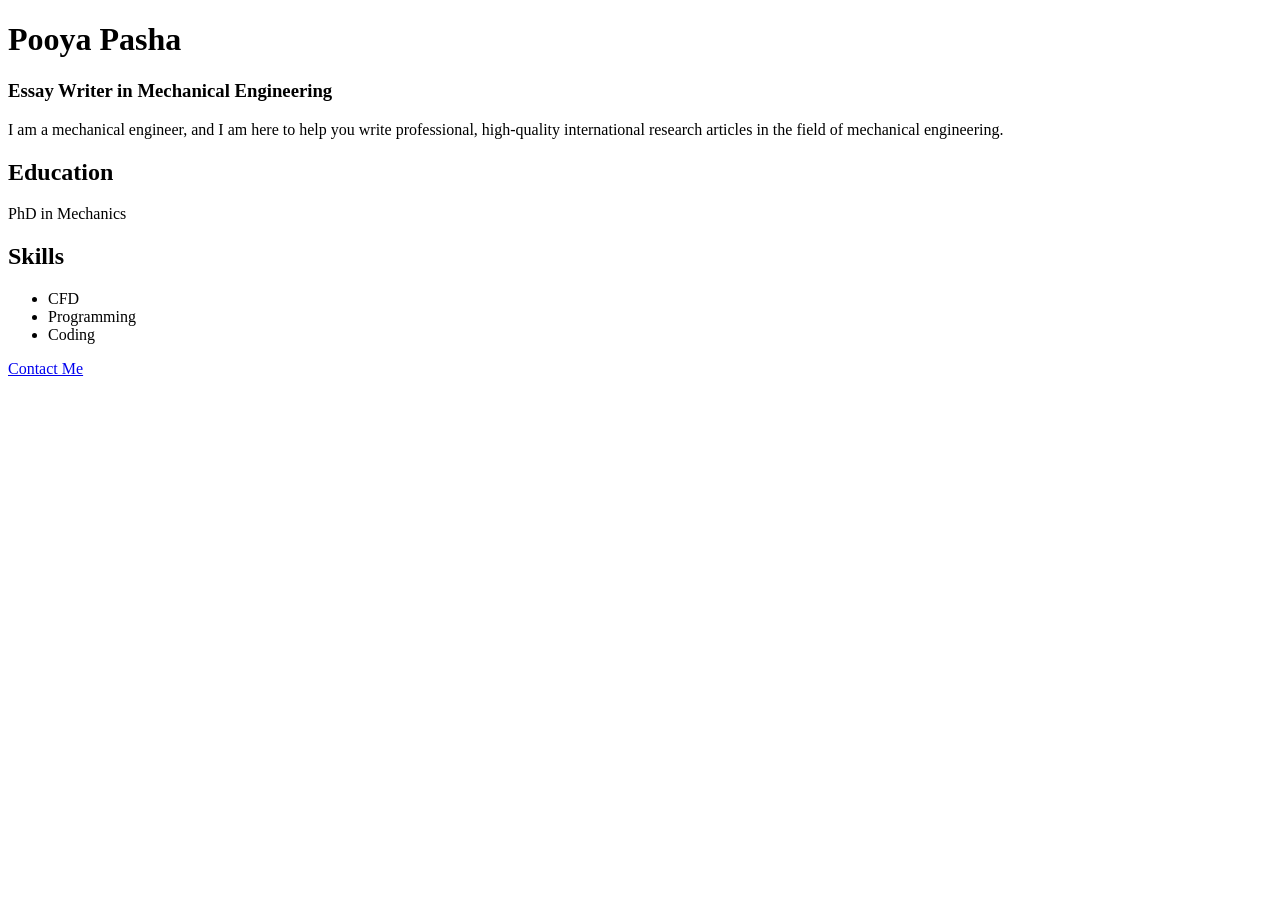
==== index.html @ 372d4c09 "Rename index.html.txt to index.html" ====
<!DOCTYPE html>
<html lang="en">
<head>
    <meta charset="UTF-8">
    <meta name="viewport" content="width=device-width, initial-scale=1.0">
    <title>Pooya Pasha | Portfolio</title>
    <link rel="stylesheet" href="style.css">
</head>
<body>

<div class="container">

    <h1>Pooya Pasha</h1>

    <h3>Essay Writer in Mechanical Engineering</h3>

    <p>
        I am a mechanical engineer, and I am here to help you write
        professional, high-quality international research articles
        in the field of mechanical engineering.
    </p>

    <h2>Education</h2>

    <p>PhD in Mechanics</p>

    <h2>Skills</h2>

    <ul>
        <li>CFD</li>
        <li>Programming</li>
        <li>Coding</li>
    </ul>

    <a href="mailto:Pasha.Pooya@yahoo.com" class="btn">
        Contact Me
    </a>

</div>

<script src="script.js"></script>

</body>
</html>
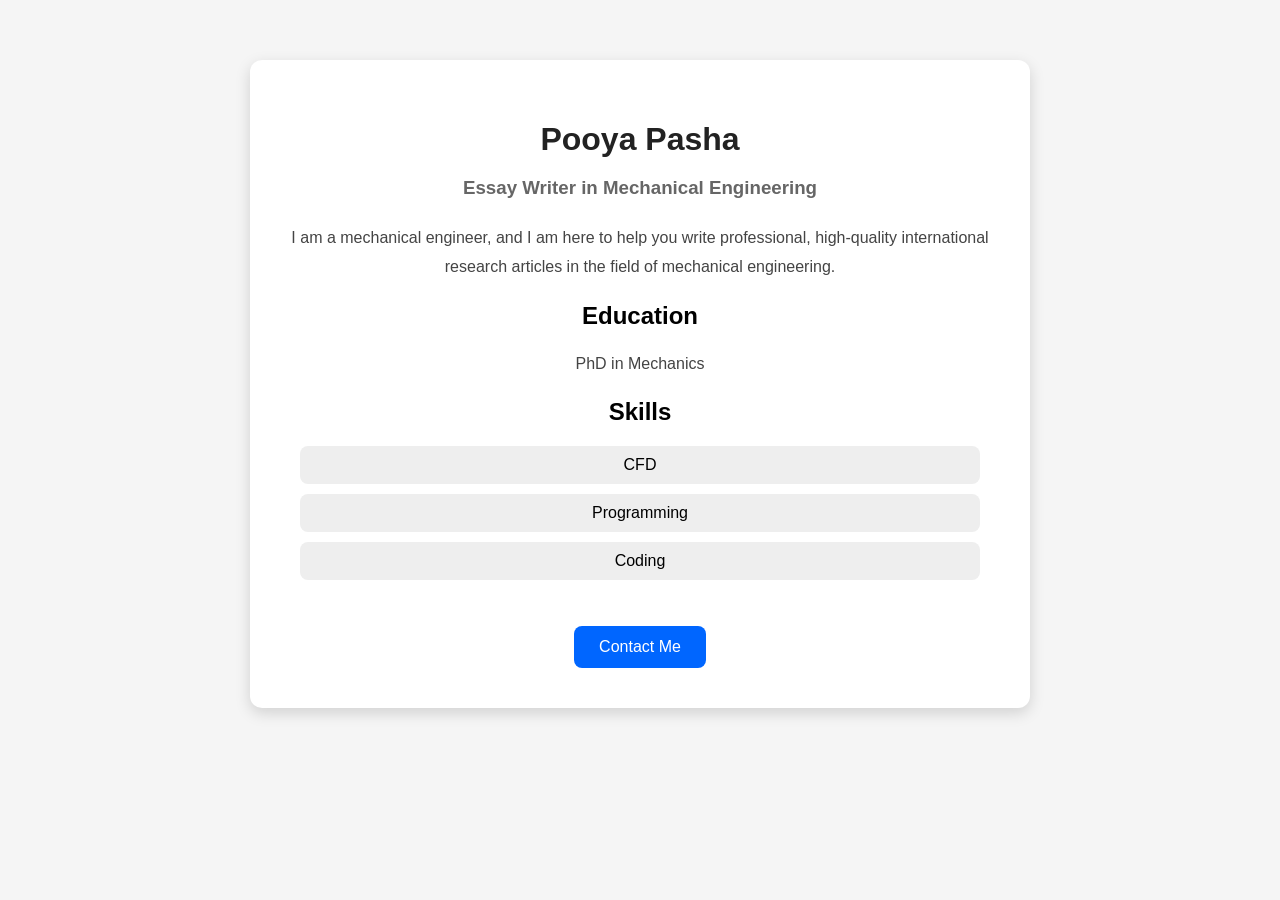
==== commit c9ab4bb4: "Update index.html" ====
--- a/index.html
+++ b/index.html
@@ -32,9 +32,9 @@
         <li>Coding</li>
     </ul>
 
-    <a href="mailto:Pasha.Pooya@yahoo.com" class="btn">
-        Contact Me
-    </a>
+    <a href="https://mail.google.com/mail/?view=cm&fs=1&to=Pasha.Pooya@yahoo.com" target="_blank" class="btn">
+    Contact Me
+</a>
 
 </div>
 
--- a/style.css
+++ b/style.css
@@ -0,0 +1,95 @@
+body{
+    margin:0;
+    padding:0;
+    background:#f5f5f5;
+    font-family:Arial, Helvetica, sans-serif;
+}
+
+.container{
+
+    width:80%;
+    max-width:700px;
+
+    background:white;
+
+    margin:60px auto;
+
+    padding:40px;
+
+    border-radius:12px;
+
+    box-shadow:0 5px 15px rgba(0,0,0,.15);
+
+    text-align:center;
+
+}
+
+h1{
+
+    color:#222;
+
+    margin-bottom:5px;
+
+}
+
+h3{
+
+    color:#666;
+
+    margin-bottom:25px;
+
+}
+
+p{
+
+    color:#444;
+
+    line-height:1.8;
+
+}
+
+ul{
+
+    list-style:none;
+
+    padding:0;
+
+}
+
+li{
+
+    background:#eeeeee;
+
+    margin:10px;
+
+    padding:10px;
+
+    border-radius:8px;
+
+}
+
+.btn{
+
+    display:inline-block;
+
+    margin-top:30px;
+
+    background:#0066ff;
+
+    color:white;
+
+    text-decoration:none;
+
+    padding:12px 25px;
+
+    border-radius:8px;
+
+    transition:.3s;
+
+}
+
+.btn:hover{
+
+    background:#004dcc;
+
+}
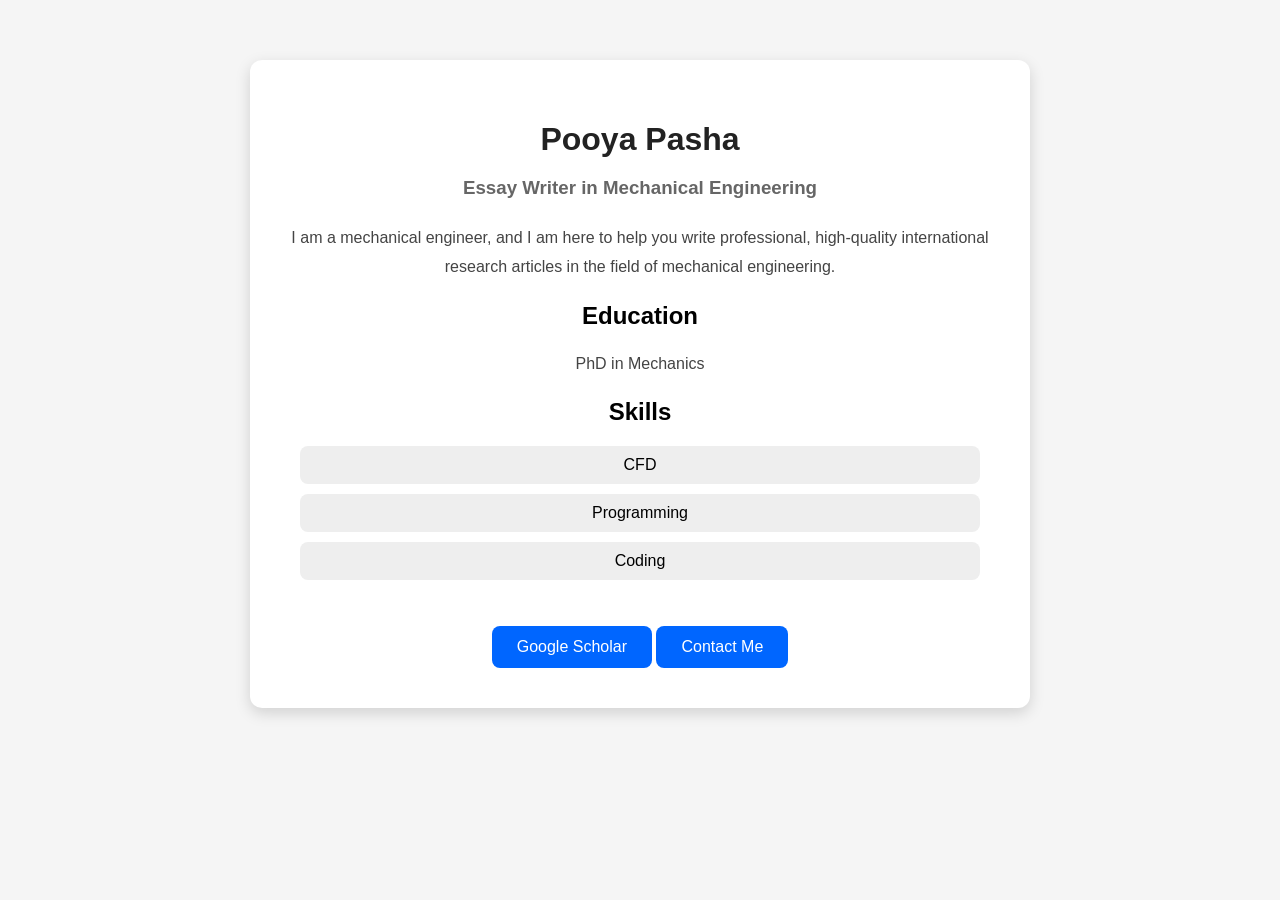
==== commit 7e5ba3e2: "Update index.html" ====
--- a/index.html
+++ b/index.html
@@ -31,7 +31,11 @@
         <li>Programming</li>
         <li>Coding</li>
     </ul>
-
+<a href="https://scholar.google.com/citations?user=NTIUmZQAAAAJ&hl=fa"
+   target="_blank"
+   class="btn">
+   Google Scholar
+</a>
     <a href="https://mail.google.com/mail/?view=cm&fs=1&to=Pasha.Pooya@yahoo.com" target="_blank" class="btn">
     Contact Me
 </a>
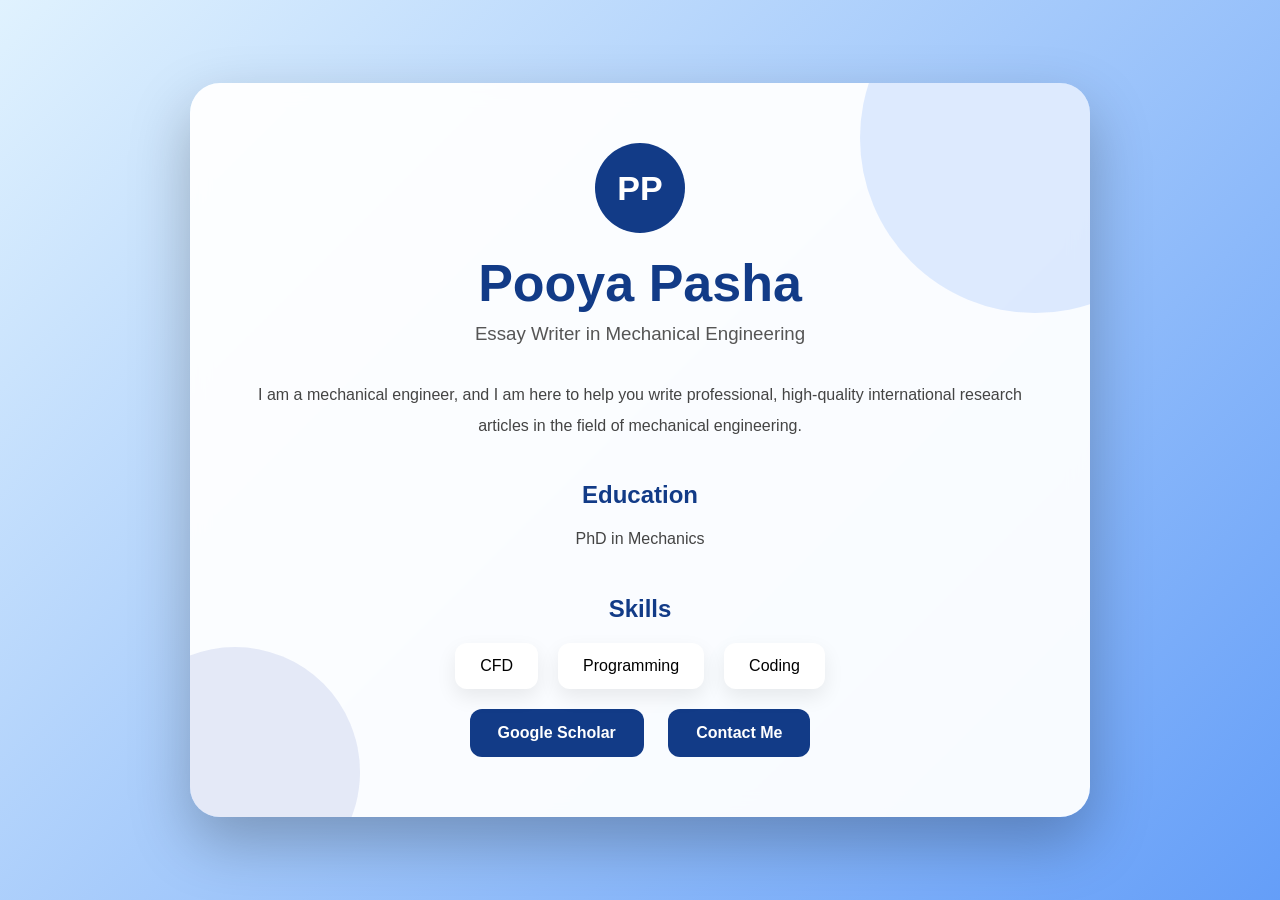
==== commit b1bea23a: "Update index.html" ====
--- a/index.html
+++ b/index.html
@@ -9,7 +9,9 @@
 <body>
 
 <div class="container">
-
+<div class="logo">
+PP
+</div>
     <h1>Pooya Pasha</h1>
 
     <h3>Essay Writer in Mechanical Engineering</h3>
--- a/style.css
+++ b/style.css
@@ -1,95 +1,281 @@
+*{
+margin:0;
+padding:0;
+box-sizing:border-box;
+}
+
 body{
-    margin:0;
-    padding:0;
-    background:#f5f5f5;
-    font-family:Arial, Helvetica, sans-serif;
+font-family:Segoe UI,Tahoma,Geneva,Verdana,sans-serif;
+background:linear-gradient(-45deg,#0f172a,#1e40af,#3b82f6,#e0f2fe);
+background-size:400% 400%;
+animation:gradient 15s ease infinite;
+min-height:100vh;
+display:flex;
+justify-content:center;
+align-items:center;
+padding:40px;
+}
+
+@keyframes gradient{
+
+0%{background-position:0% 50%;}
+
+50%{background-position:100% 50%;}
+
+100%{background-position:0% 50%;}
+
 }
 
 .container{
 
-    width:80%;
-    max-width:700px;
-
-    background:white;
-
-    margin:60px auto;
-
-    padding:40px;
-
-    border-radius:12px;
-
-    box-shadow:0 5px 15px rgba(0,0,0,.15);
-
-    text-align:center;
+max-width:900px;
+
+width:100%;
+
+background:rgba(255,255,255,.95);
+
+backdrop-filter:blur(10px);
+
+padding:60px;
+
+border-radius:30px;
+
+box-shadow:0 25px 60px rgba(0,0,0,.25);
+
+text-align:center;
+
+position:relative;
+
+overflow:hidden;
+
+}
+
+.container::before{
+
+content:"";
+
+position:absolute;
+
+width:350px;
+
+height:350px;
+
+background:rgba(59,130,246,.15);
+
+border-radius:50%;
+
+top:-120px;
+
+right:-120px;
+
+}
+
+.container::after{
+
+content:"";
+
+position:absolute;
+
+width:250px;
+
+height:250px;
+
+background:rgba(30,64,175,.10);
+
+border-radius:50%;
+
+bottom:-80px;
+
+left:-80px;
+
+}
+
+.logo{
+
+width:90px;
+
+height:90px;
+
+margin:auto;
+
+border-radius:50%;
+
+background:#123b87;
+
+color:white;
+
+display:flex;
+
+justify-content:center;
+
+align-items:center;
+
+font-size:34px;
+
+font-weight:bold;
+
+margin-bottom:20px;
+
+position:relative;
+
+z-index:2;
 
 }
 
 h1{
 
-    color:#222;
-
-    margin-bottom:5px;
+font-size:52px;
+
+color:#123b87;
+
+margin-bottom:10px;
+
+position:relative;
+
+z-index:2;
 
 }
 
 h3{
 
-    color:#666;
-
-    margin-bottom:25px;
+color:#555;
+
+margin-bottom:35px;
+
+font-weight:500;
+
+position:relative;
+
+z-index:2;
+
+}
+
+h2{
+
+color:#123b87;
+
+margin-top:40px;
+
+margin-bottom:15px;
+
+position:relative;
+
+z-index:2;
 
 }
 
 p{
 
-    color:#444;
-
-    line-height:1.8;
+line-height:1.9;
+
+color:#444;
+
+position:relative;
+
+z-index:2;
 
 }
 
 ul{
 
-    list-style:none;
-
-    padding:0;
+list-style:none;
+
+display:flex;
+
+justify-content:center;
+
+gap:20px;
+
+flex-wrap:wrap;
+
+margin-top:20px;
+
+position:relative;
+
+z-index:2;
 
 }
 
 li{
 
-    background:#eeeeee;
-
-    margin:10px;
-
-    padding:10px;
-
-    border-radius:8px;
+background:white;
+
+padding:14px 25px;
+
+border-radius:12px;
+
+box-shadow:0 8px 20px rgba(0,0,0,.08);
+
+transition:.3s;
+
+}
+
+li:hover{
+
+transform:translateY(-5px);
 
 }
 
 .btn{
 
-    display:inline-block;
-
-    margin-top:30px;
-
-    background:#0066ff;
-
-    color:white;
-
-    text-decoration:none;
-
-    padding:12px 25px;
-
-    border-radius:8px;
-
-    transition:.3s;
+display:inline-block;
+
+margin:20px 10px 0;
+
+padding:15px 28px;
+
+background:#123b87;
+
+color:white;
+
+text-decoration:none;
+
+border-radius:12px;
+
+font-weight:bold;
+
+transition:.3s;
 
 }
 
 .btn:hover{
 
-    background:#004dcc;
-
-}
+background:#0b2d68;
+
+transform:translateY(-3px);
+
+box-shadow:0 10px 20px rgba(0,0,0,.25);
+
+}
+
+@media(max-width:700px){
+
+.container{
+
+padding:35px 20px;
+
+}
+
+h1{
+
+font-size:36px;
+
+}
+
+ul{
+
+flex-direction:column;
+
+}
+
+.btn{
+
+display:block;
+
+margin:15px auto;
+
+width:220px;
+
+}
+
+}
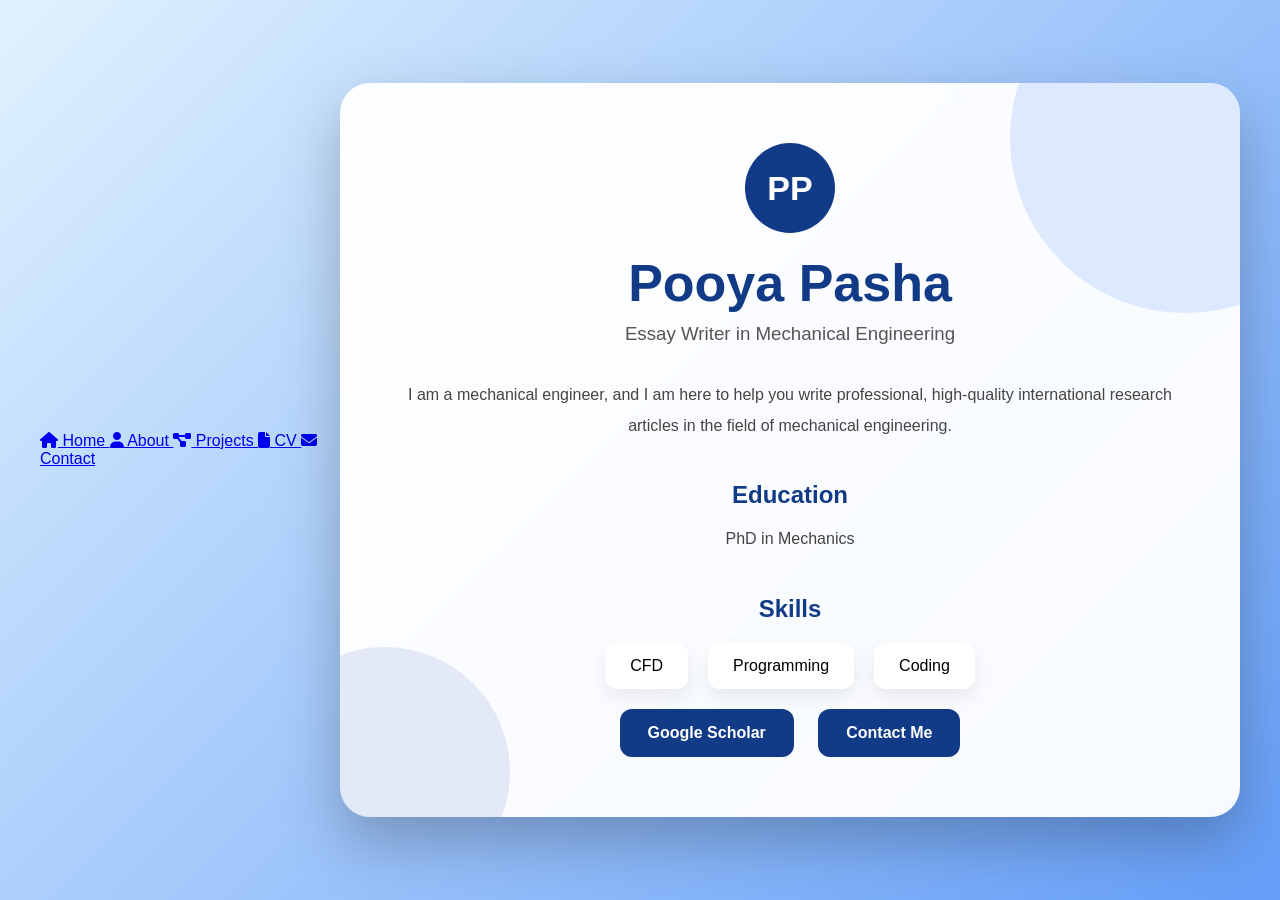
==== commit 455a4152: "Update index.html" ====
--- a/index.html
+++ b/index.html
@@ -1,13 +1,41 @@
 <!DOCTYPE html>
 <html lang="en">
 <head>
+    <link rel="stylesheet" href="https://cdnjs.cloudflare.com/ajax/libs/font-awesome/6.7.2/css/all.min.css">
     <meta charset="UTF-8">
     <meta name="viewport" content="width=device-width, initial-scale=1.0">
     <title>Pooya Pasha | Portfolio</title>
     <link rel="stylesheet" href="style.css">
 </head>
 <body>
+<nav class="navbar">
 
+    <a href="index.html">
+        <i class="fa-solid fa-house"></i>
+        Home
+    </a>
+
+    <a href="about.html">
+        <i class="fa-solid fa-user"></i>
+        About
+    </a>
+
+    <a href="projects.html">
+        <i class="fa-solid fa-diagram-project"></i>
+        Projects
+    </a>
+
+    <a href="cv.html">
+        <i class="fa-solid fa-file"></i>
+        CV
+    </a>
+
+    <a href="contact.html">
+        <i class="fa-solid fa-envelope"></i>
+        Contact
+    </a>
+
+</nav>
 <div class="container">
 <div class="logo">
 PP
